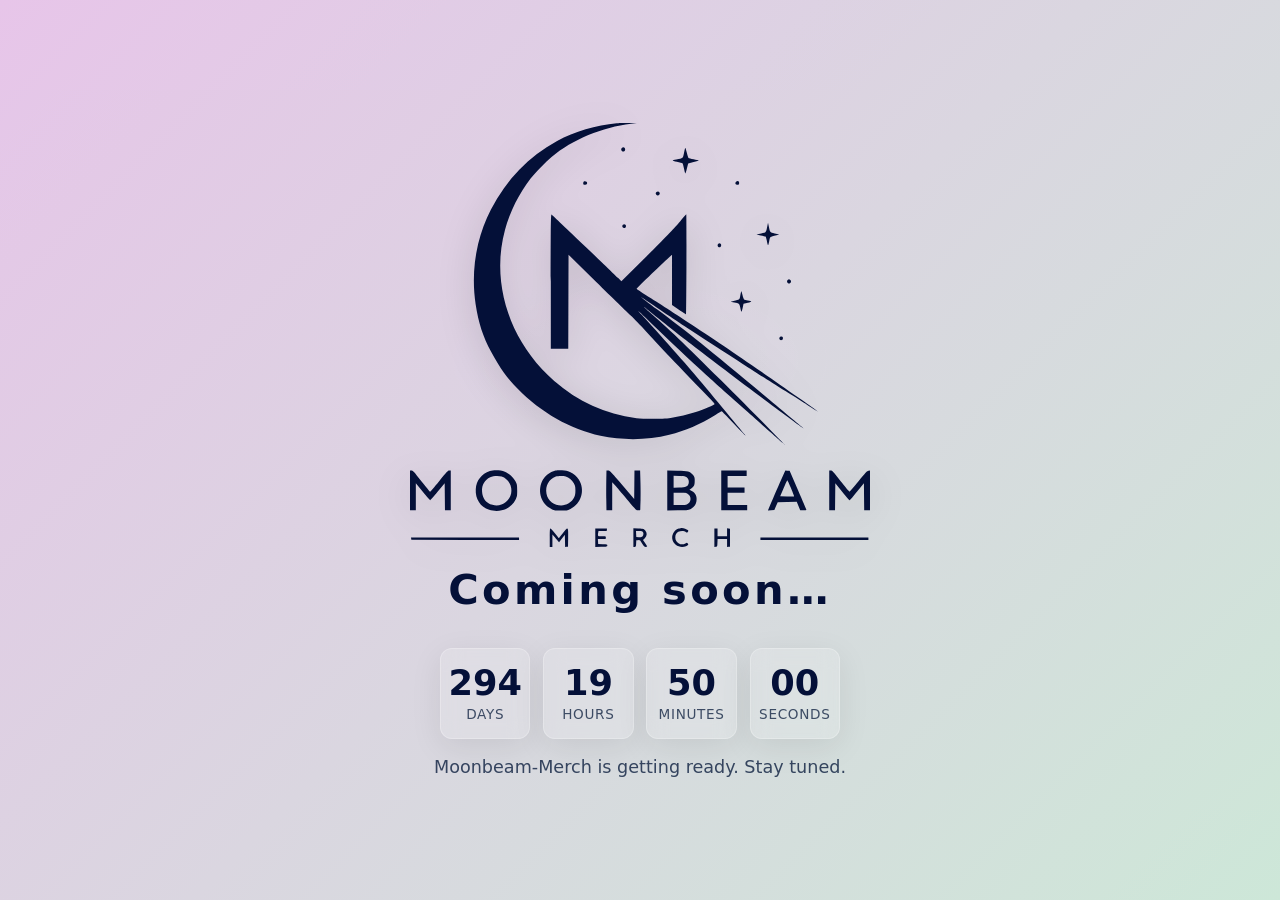
==== countdown.html @ e0257365 "Add countdown.html with timer to September 26" ====
<!doctype html>
<html lang="en">
<head>
  <meta charset="utf-8" />
  <meta name="viewport" content="width=device-width,initial-scale=1" />
  <title>Moonbeam-Merch — Coming Soon</title>
  <link rel="stylesheet" href="styles.css">
  <style>
    .countdown {
      z-index: 1;
      display: grid;
      grid-template-columns: repeat(auto-fit, minmax(80px, 1fr));
      gap: 0.8rem;
      margin-top: 1rem;
      max-width: 400px;
    }

    .countdown-item {
      display: flex;
      flex-direction: column;
      align-items: center;
      justify-content: center;
      background: rgba(255, 255, 255, 0.15);
      backdrop-filter: blur(10px);
      border: 1px solid rgba(255, 255, 255, 0.25);
      border-radius: 12px;
      padding: 1rem;
      box-shadow: 0 8px 32px rgba(0, 0, 0, 0.08);
    }

    .countdown-value {
      font-size: clamp(1.5rem, 4vw, 2.2rem);
      font-weight: 700;
      color: var(--navy);
      line-height: 1;
    }

    .countdown-label {
      font-size: clamp(0.7rem, 2vw, 0.85rem);
      color: rgba(7, 26, 58, 0.75);
      margin-top: 0.4rem;
      font-weight: 500;
      text-transform: uppercase;
      letter-spacing: 0.05em;
    }

    @media (max-width: 480px) {
      .countdown {
        grid-template-columns: repeat(2, 1fr);
        gap: 0.6rem;
      }

      .countdown-item {
        padding: 0.8rem;
      }
    }

    @media (prefers-reduced-motion: reduce) {
      .countdown-item {
        background: rgba(255, 255, 255, 0.1);
        backdrop-filter: none;
      }
    }
  </style>
</head>
<body>
  <main class="stage" role="main" aria-labelledby="coming-title">
    <!-- Replace logo.svg with your logo file (logo.svg or logo.png).
         If you use an SVG file you can style its fill via CSS (see styles.css notes). -->
    <img src="Logo.svg" alt="Moonbeam-Merch logo" class="logo" id="moonbeam-logo">

    <h1 id="coming-title" class="title">Coming soon…</h1>

    <!-- Countdown Timer -->
    <div class="countdown" aria-live="polite" aria-label="Time remaining until September 26">
      <div class="countdown-item">
        <div class="countdown-value" id="days">0</div>
        <div class="countdown-label">Days</div>
      </div>
      <div class="countdown-item">
        <div class="countdown-value" id="hours">0</div>
        <div class="countdown-label">Hours</div>
      </div>
      <div class="countdown-item">
        <div class="countdown-value" id="minutes">0</div>
        <div class="countdown-label">Minutes</div>
      </div>
      <div class="countdown-item">
        <div class="countdown-value" id="seconds">0</div>
        <div class="countdown-label">Seconds</div>
      </div>
    </div>

    <!-- Optional short line -->
    <p class="sub">Moonbeam-Merch is getting ready. Stay tuned.</p>
  </main>

  <script>
    function updateCountdown() {
      // Target date: September 26 of the current year
      const now = new Date();
      let targetDate = new Date(now.getFullYear(), 8, 26, 23, 59, 59); // Month is 0-indexed, so 8 = September

      // If the target date has passed this year, target next year
      if (now > targetDate) {
        targetDate = new Date(now.getFullYear() + 1, 8, 26, 23, 59, 59);
      }

      const timeRemaining = targetDate - now;

      if (timeRemaining <= 0) {
        // Countdown has ended
        document.getElementById('days').textContent = '0';
        document.getElementById('hours').textContent = '0';
        document.getElementById('minutes').textContent = '0';
        document.getElementById('seconds').textContent = '0';
        return;
      }

      const days = Math.floor(timeRemaining / (1000 * 60 * 60 * 24));
      const hours = Math.floor((timeRemaining % (1000 * 60 * 60 * 24)) / (1000 * 60 * 60));
      const minutes = Math.floor((timeRemaining % (1000 * 60 * 60)) / (1000 * 60));
      const seconds = Math.floor((timeRemaining % (1000 * 60)) / 1000);

      document.getElementById('days').textContent = String(days).padStart(2, '0');
      document.getElementById('hours').textContent = String(hours).padStart(2, '0');
      document.getElementById('minutes').textContent = String(minutes).padStart(2, '0');
      document.getElementById('seconds').textContent = String(seconds).padStart(2, '0');
    }

    // Update immediately and then every second
    updateCountdown();
    setInterval(updateCountdown, 1000);
  </script>
</body>
</html>
---- styles.css ----
:root{
  --pastel-pink: #E7C6E9;   /* top-left */
  --pale-green:  #CFE8D9;   /* bottom-right */
  --navy:        #041038;   /* dark blue for logo & text */
  --glass-white: rgba(255,255,255,0.08);
}

/* Reset */
* { box-sizing: border-box; }
html,body { height:100%; margin:0; font-family: Inter, system-ui, -apple-system, "Segoe UI", Roboto, "Helvetica Neue", Arial; -webkit-font-smoothing:antialiased; -moz-osx-font-smoothing:grayscale; }

.stage{
  min-height:100vh;
  display:flex;
  flex-direction:column;
  align-items:center;
  justify-content:center;
  gap:1.1rem;
  padding:4vw;
  position:relative;
  overflow:hidden;
  /* diagonal pastel gradient */
  background: linear-gradient(135deg, var(--pastel-pink) 0%, var(--pale-green) 100%);
}

/* Slight radial vignetting for depth */
.stage::after{
  content:"";
  position:absolute;
  inset:0;
  pointer-events:none;
  background: radial-gradient(60% 40% at 50% 40%, rgba(255,255,255,0.03), transparent 30%),
              linear-gradient(180deg, rgba(0,0,0,0.02), rgba(0,0,0,0.04) 100%);
  mix-blend-mode: soft-light;
}

/* Shimmering diagonal streak */
.stage::before{
  content:"";
  position:absolute;
  top:-40%;
  left:-50%;
  width:200%;
  height:200%;
  pointer-events:none;
  background: linear-gradient(90deg, rgba(255,255,255,0.00) 0%,
                                      rgba(255,255,255,0.45) 45%,
                                      rgba(255,255,255,0.65) 50%,
                                      rgba(255,255,255,0.45) 55%,
                                      rgba(255,255,255,0.00) 100%);
  transform: rotate(-20deg) translateX(-120%);
  filter: blur(4px);
  mix-blend-mode: screen;
  animation: shimmer 4s linear infinite;
  opacity:1;
}

@keyframes shimmer{
  0%   { transform: rotate(-20deg) translateX(-120%); }
  100% { transform: rotate(-20deg) translateX(120%); }
}

/* Logo */
.logo{
  display:block;
  max-width: min(36vw, 480px);
  width: 36vw;
  height: auto;
  z-index:1;
  /* gentle drop shadow for separation */
  filter: drop-shadow(0 6px 18px rgba(0,0,0,0.12));
  /* Color the logo dark blue */
  color: var(--navy);
  fill: currentColor;
}

/* Title & subtext */
.title{
  margin:0;
  z-index:1;
  color:var(--navy);
  font-weight:600;
  letter-spacing:0.08em;
  font-size: clamp(1.6rem, 3.6vw, 2.6rem);
  text-align:center;
  text-shadow: 0 1px 0 rgba(255,255,255,0.12);
}

.sub{
  margin:0;
  color: rgba(7,26,58,0.82);
  font-size: clamp(0.9rem, 1.6vw, 1.1rem);
  z-index:1;
  opacity:0.95;
  text-align:center;
}

/* Nice scaling on very small screens */
@media (max-width:480px){
  .logo{ width:54vw; }
  .stage{ padding:6vw 4vw; }
}

/* Accessibility: prefer-reduced-motion */
@media (prefers-reduced-motion: reduce){
  .stage::before { animation: none; transform:none; opacity:0.6; }
}
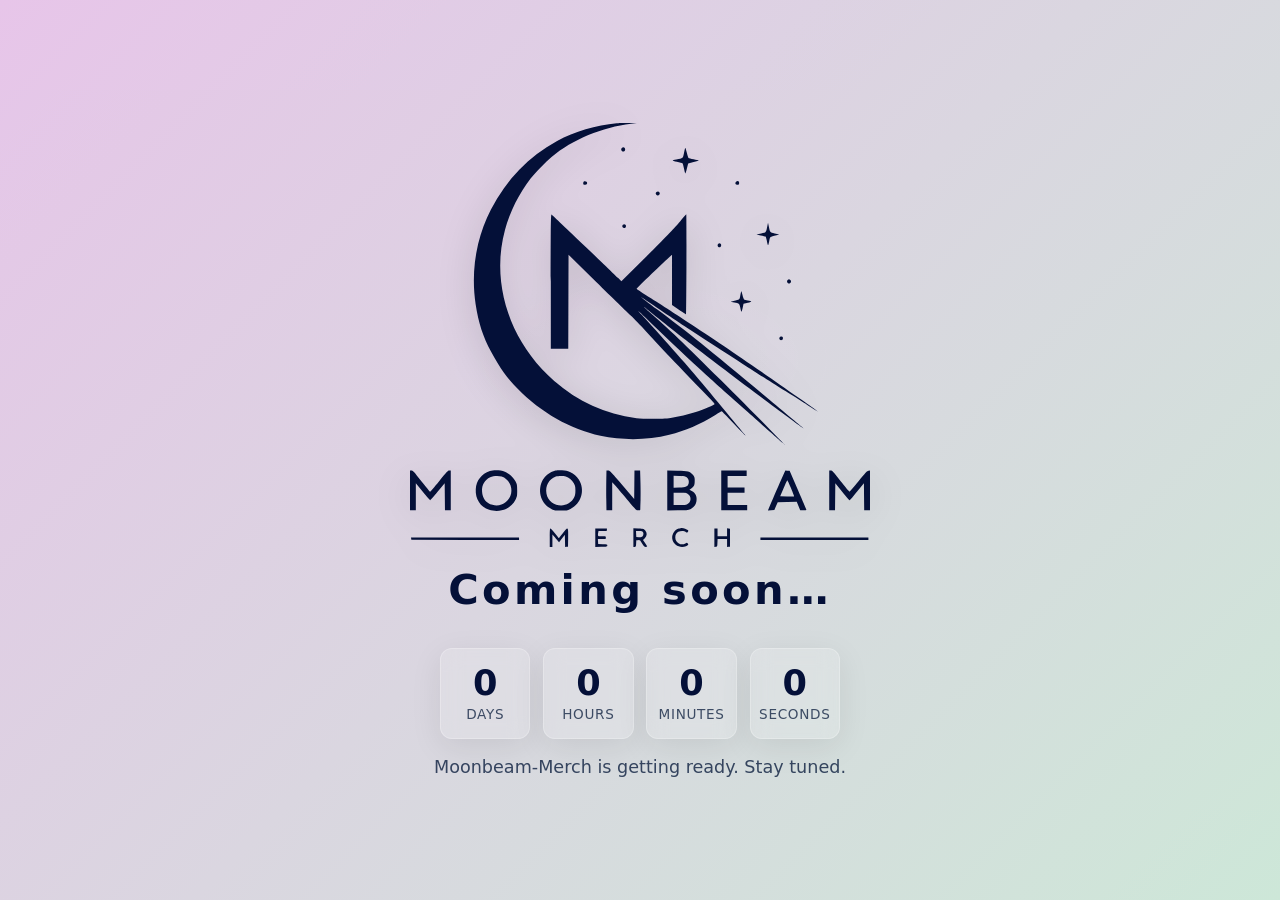
==== commit 27b7d032: "Update countdown target to October 1, 2026" ====
--- a/countdown.html
+++ b/countdown.html
@@ -72,7 +72,7 @@
     <h1 id="coming-title" class="title">Coming soon…</h1>
 
     <!-- Countdown Timer -->
-    <div class="countdown" aria-live="polite" aria-label="Time remaining until September 26">
+    <div class="countdown" aria-live="polite" aria-label="Time remaining until October 1, 2026">
       <div class="countdown-item">
         <div class="countdown-value" id="days">0</div>
         <div class="countdown-label">Days</div>
@@ -97,15 +97,9 @@
 
   <script>
     function updateCountdown() {
-      // Target date: September 26 of the current year
+      // Target date: October 1, 2026 at 23:59:59
+      const targetDate = new Date(2026, 9, 1, 23, 59, 59); // Month is 0-indexed, so 9 = October
       const now = new Date();
-      let targetDate = new Date(now.getFullYear(), 8, 26, 23, 59, 59); // Month is 0-indexed, so 8 = September
-
-      // If the target date has passed this year, target next year
-      if (now > targetDate) {
-        targetDate = new Date(now.getFullYear() + 1, 8, 26, 23, 59, 59);
-      }
-
       const timeRemaining = targetDate - now;
 
       if (timeRemaining <= 0) {
